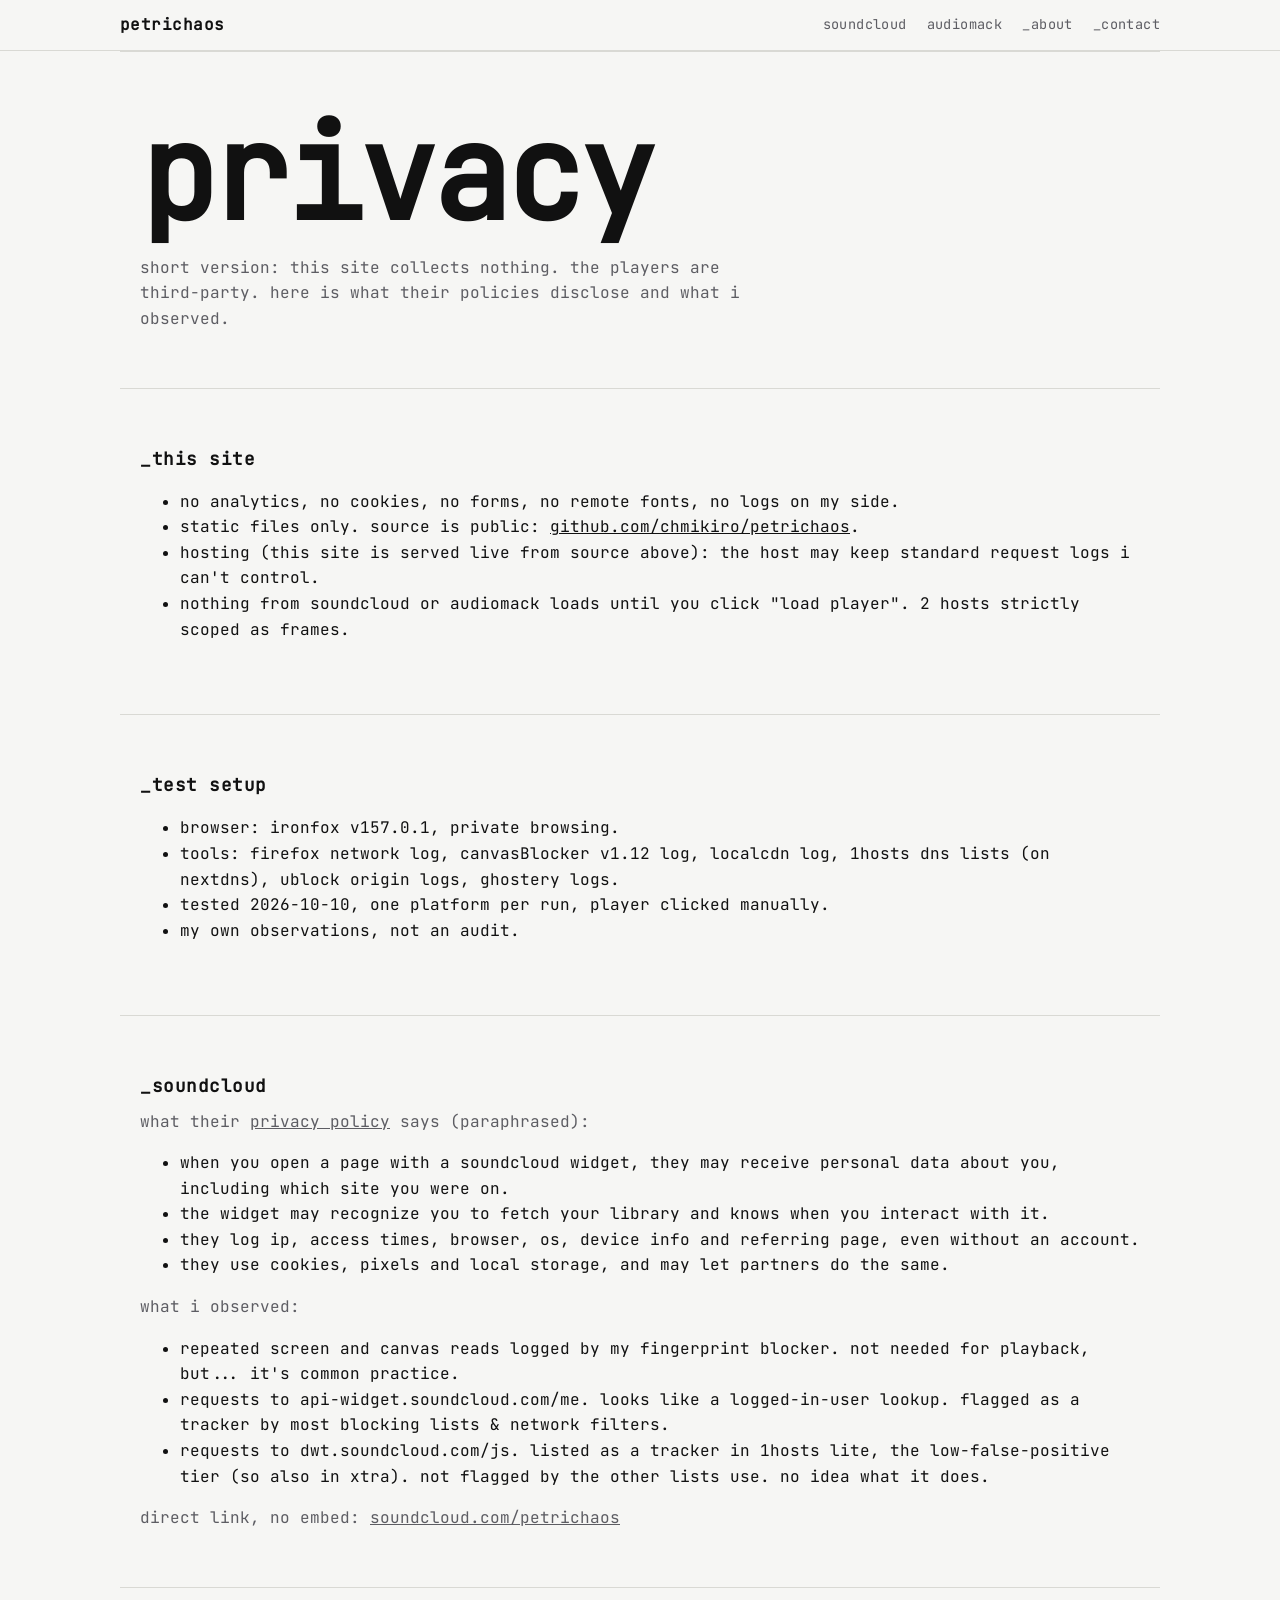
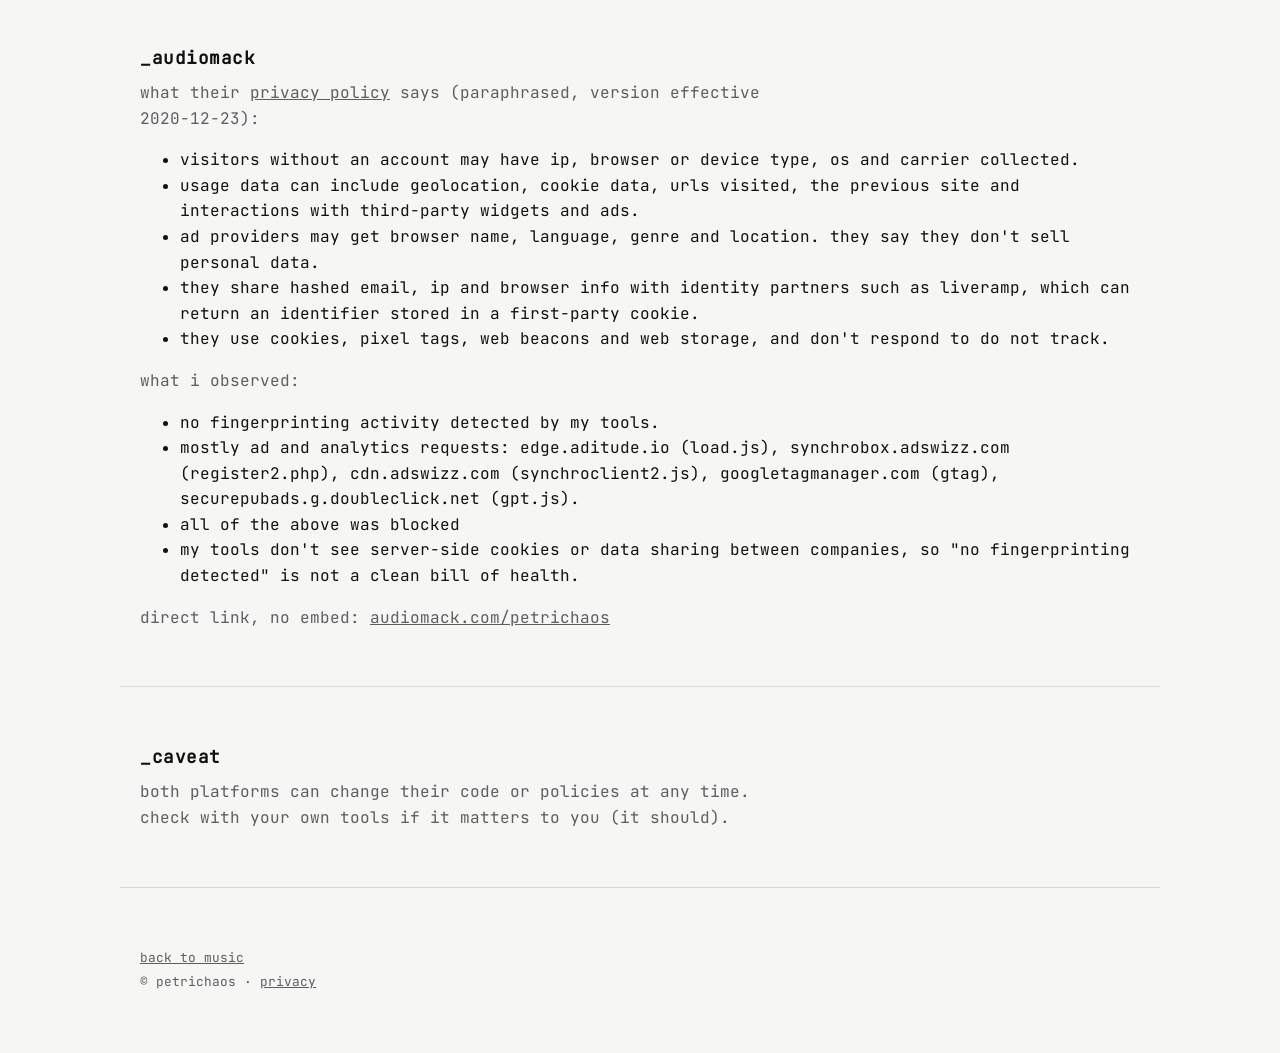
==== privacy.html @ 2d50b6eb "Add privacy policy page privacy policy of the site, detailing data collection practices and third-pa" ====
<!doctype html>
<html lang="en">
<head>
<meta charset="utf-8">
<meta name="viewport" content="width=device-width,initial-scale=1">
<meta name="referrer" content="no-referrer">
<meta name="color-scheme" content="dark light">
<meta http-equiv="Content-Security-Policy" content="default-src 'none'; style-src 'self'; font-src 'self'; img-src 'self' data:; base-uri 'none'; form-action 'none'">
<title>petrichaos | privacy (you should care for?)</title>
<meta name="description" content="what this site collects (nothing) and what the embedded players do.">
<link rel="stylesheet" href="style.css">
</head>
<body>
<a class="skip" href="#main">skip to content</a>

<nav class="nav" aria-label="Primary">
  <a class="brand" href="/">petrichaos</a>
  <ul>
    <li><a href="/#soundcloud">soundcloud</a></li>
    <li><a href="/#audiomack">audiomack</a></li>
    <li><a href="/#about">_about</a></li>
    <li><a href="/#contact">_contact</a></li>
  </ul>
</nav>

<main id="main" class="doc">

  <section class="about" aria-labelledby="h-title">
    <h1 id="h-title">privacy</h1>
    <p>short version: this site collects nothing. the players are third-party. here is what their policies disclose and what i observed.</p>
  </section>

  <section class="about" aria-labelledby="h-site">
    <h2 id="h-site">_this site</h2>
    <ul>
      <li>no analytics, no cookies, no forms, no remote fonts, no logs on my side.</li>
      <li>static files only. source is public: <a href="https://github.com/chmikiro/petrichaos" rel="noopener noreferrer" target="_blank">github.com/chmikiro/petrichaos</a>.</li>
      <li>hosting (this site is served live from source above): the host may keep standard request logs i can't control.</li>
      <li>nothing from soundcloud or audiomack loads until you click "load player". 2 hosts strictly scoped as frames.</li>
    </ul>
  </section>

  <section class="about" aria-labelledby="h-test">
    <h2 id="h-test">_test setup</h2>
    <ul>
      <li>browser: ironfox v157.0.1, private browsing.</li>
      <li>tools: firefox network log, canvasBlocker v1.12 log, localcdn log, 1hosts dns lists (on nextdns), ublock origin logs, ghostery logs.</li>
      <li>tested 2026-10-10, one platform per run, player clicked manually.</li>
      <li>my own observations, not an audit.</li>
    </ul>
  </section>

  <section class="about" aria-labelledby="h-sc">
    <h2 id="h-sc">_soundcloud</h2>
    <p>what their <a href="https://soundcloud.com/pages/privacy" rel="noopener noreferrer" target="_blank">privacy policy</a> says (paraphrased):</p>
    <ul>
      <li>when you open a page with a soundcloud widget, they may receive personal data about you, including which site you were on.</li>
      <li>the widget may recognize you to fetch your library and knows when you interact with it.</li>
      <li>they log ip, access times, browser, os, device info and referring page, even without an account.</li>
      <li>they use cookies, pixels and local storage, and may let partners do the same.</li>
    </ul>
    <p>what i observed:</p>
    <ul>
      <li>repeated screen and canvas reads logged by my fingerprint blocker. not needed for playback, but... it's common practice.</li>
      <li>requests to api-widget.soundcloud.com/me. looks like a logged-in-user lookup. flagged as a tracker by most blocking lists & network filters.</li>
      <li>requests to dwt.soundcloud.com/js. listed as a tracker in 1hosts lite, the low-false-positive tier (so also in xtra). not flagged by the other lists use. no idea what it does.</li>
    </ul>
    <p>direct link, no embed: <a href="https://soundcloud.com/petrichaos" rel="noopener noreferrer" target="_blank">soundcloud.com/petrichaos</a></p>
  </section>

  <section class="about" aria-labelledby="h-am">
    <h2 id="h-am">_audiomack</h2>
    <p>what their <a href="https://audiomack.com/about/privacy-policy" rel="noopener noreferrer" target="_blank">privacy policy</a> says (paraphrased, version effective 2020-12-23):</p>
    <ul>
      <li>visitors without an account may have ip, browser or device type, os and carrier collected.</li>
      <li>usage data can include geolocation, cookie data, urls visited, the previous site and interactions with third-party widgets and ads.</li>
      <li>ad providers may get browser name, language, genre and location. they say they don't sell personal data.</li>
      <li>they share hashed email, ip and browser info with identity partners such as liveramp, which can return an identifier stored in a first-party cookie.</li>
      <li>they use cookies, pixel tags, web beacons and web storage, and don't respond to do not track.</li>
    </ul>
    <p>what i observed:</p>
    <ul>
      <li>no fingerprinting activity detected by my tools.</li>
      <li>mostly ad and analytics requests: edge.aditude.io (load.js), synchrobox.adswizz.com (register2.php), cdn.adswizz.com (synchroclient2.js), googletagmanager.com (gtag), securepubads.g.doubleclick.net (gpt.js).</li>
      <li>all of the above was blocked</li>
      <li>my tools don't see server-side cookies or data sharing between companies, so "no fingerprinting detected" is not a clean bill of health.</li>
    </ul>
    <p>direct link, no embed: <a href="https://audiomack.com/petrichaos" rel="noopener noreferrer" target="_blank">audiomack.com/petrichaos</a></p>
  </section>

  <section class="about" aria-labelledby="h-note">
    <h2 id="h-note">_caveat</h2>
    <p>both platforms can change their code or policies at any time. check with your own tools if it matters to you (it should).</p>
  </section>

</main>

<footer class="foot">
  <p><a href="/">back to music</a></p>
  <p>&copy; petrichaos &middot; <a href="privacy.html">privacy</a></p>
</footer>

</body>
</html>
---- style.css ----
@font-face{
  font-family:"Local Mono";
  src:url("fonts/JetBrainsMono-regular.woff2") format("woff2");
  font-display:swap;
}

:root{
  --font:"Local Mono",ui-monospace,"SF Mono","Cascadia Mono",Menlo,Consolas,"DejaVu Sans Mono",monospace;
  --bg:#0a0a0b;--panel:#111114;--fg:#ececec;--mut:#8b8b92;--line:#25252a;
  --sc:#ff5500;--am:#ffa200;--max:1040px;
  --case:none; /* uppercase to restore caps */
}
@media (prefers-color-scheme:light){
  :root{--bg:#f6f6f4;--panel:#fff;--fg:#111;--mut:#5d5d63;--line:#d9d9d4}
}
*{box-sizing:border-box}
html{scroll-behavior:smooth;scroll-padding-top:4rem}
@media (prefers-reduced-motion:reduce){html{scroll-behavior:auto}*{transition:none!important}}
body{margin:0;background:var(--bg);color:var(--fg);font:16px/1.6 var(--font)}
a{color:inherit}
.skip{position:absolute;left:-999px;top:0;background:var(--fg);color:var(--bg);padding:.5rem 1rem}
.skip:focus{left:0;z-index:20}
:focus-visible{outline:2px solid var(--fg);outline-offset:3px}

.nav{position:sticky;top:0;z-index:10;display:flex;justify-content:space-between;align-items:center;
  padding:.75rem max(1.25rem,calc((100vw - var(--max))/2));background:var(--bg);border-bottom:1px solid var(--line)}
.brand{font-weight:700;text-decoration:none;letter-spacing:.03em}
.nav ul{display:flex;gap:1.25rem;list-style:none;margin:0;padding:0;font-size:.85rem;text-transform:var(--case);letter-spacing:.03em}
.nav ul a{text-decoration:none;color:var(--mut)}
.nav ul a:hover{color:var(--fg)}
@media (max-width:560px){.nav ul li:nth-child(n+3){display:none}}

.hero,.platform,.about,.foot{max-width:var(--max);margin:auto;padding:3.5rem 1.25rem}
.eyebrow{color:var(--mut);text-transform:var(--case);letter-spacing:.05em;font-size:.8rem;margin:0}
h1{font-size:clamp(3rem,13vw,8rem);line-height:.9;margin:.5rem 0 1.5rem;letter-spacing:-.03em;text-transform:var(--case)}
.lede{max-width:56ch;color:var(--mut);font-size:1.05rem}
.cta{display:flex;flex-wrap:wrap;gap:.75rem;margin-top:1.5rem}
.btn{padding:.7rem 1.3rem;border:1px solid var(--line);text-decoration:none;text-transform:var(--case);
  letter-spacing:.03em;font-size:.85rem;transition:background .15s,color .15s,border-color .15s}
.btn.sc:hover{background:var(--sc);border-color:var(--sc);color:#000}
.btn.am:hover{background:var(--am);border-color:var(--am);color:#000}

.platform{border-top:1px solid var(--line)}
.phead{display:grid;grid-template-columns:1fr auto;gap:.25rem 1rem;align-items:baseline;margin-bottom:1.5rem}
.phead h2{margin:0;font-size:1.6rem;text-transform:var(--case);letter-spacing:.02em;grid-column:1}
.phead h2::before{content:"";display:inline-block;width:.7em;height:.7em;margin-right:.6rem;background:var(--c)}
.phead p{margin:0;color:var(--mut);grid-column:1}
.more{grid-column:2;grid-row:1/3;font-size:.85rem;text-transform:var(--case);letter-spacing:.03em;color:var(--mut)}
.more:hover{color:var(--fg)}
.sc{--c:var(--sc)}.am{--c:var(--am)}

.grid{display:grid;gap:1.25rem;grid-template-columns:repeat(auto-fit,minmax(min(100%,420px),1fr))}
.slot{margin:0;background:var(--panel);border:1px solid var(--line);border-top:3px solid var(--c);
  min-height:166px;display:flex;align-items:center;justify-content:center;position:relative}
.slot iframe{display:block;width:100%;border:0}
.ph{text-align:center;padding:1.25rem;display:grid;gap:.5rem;justify-items:center}
.ph strong{text-transform:var(--case);letter-spacing:.03em;font-size:.85rem}
.ph small{color:var(--mut);max-width:34ch}
.ph button{background:none;color:var(--fg);border:1px solid var(--line);padding:.5rem 1.1rem;font:inherit;
  font-size:.85rem;text-transform:var(--case);letter-spacing:.03em;cursor:pointer}
.ph button:hover{background:var(--c);border-color:var(--c);color:#000}
.ph .err{color:#ff6b6b}

.about{border-top:1px solid var(--line)}
.about h2{font-size:1.1rem;text-transform:var(--case);letter-spacing:.03em;margin:0 0 .5rem}
.about p{max-width:62ch;color:var(--mut);margin:0}
.foot{border-top:1px solid var(--line);color:var(--mut);font-size:.8rem}
.foot p{margin:.25rem 0}
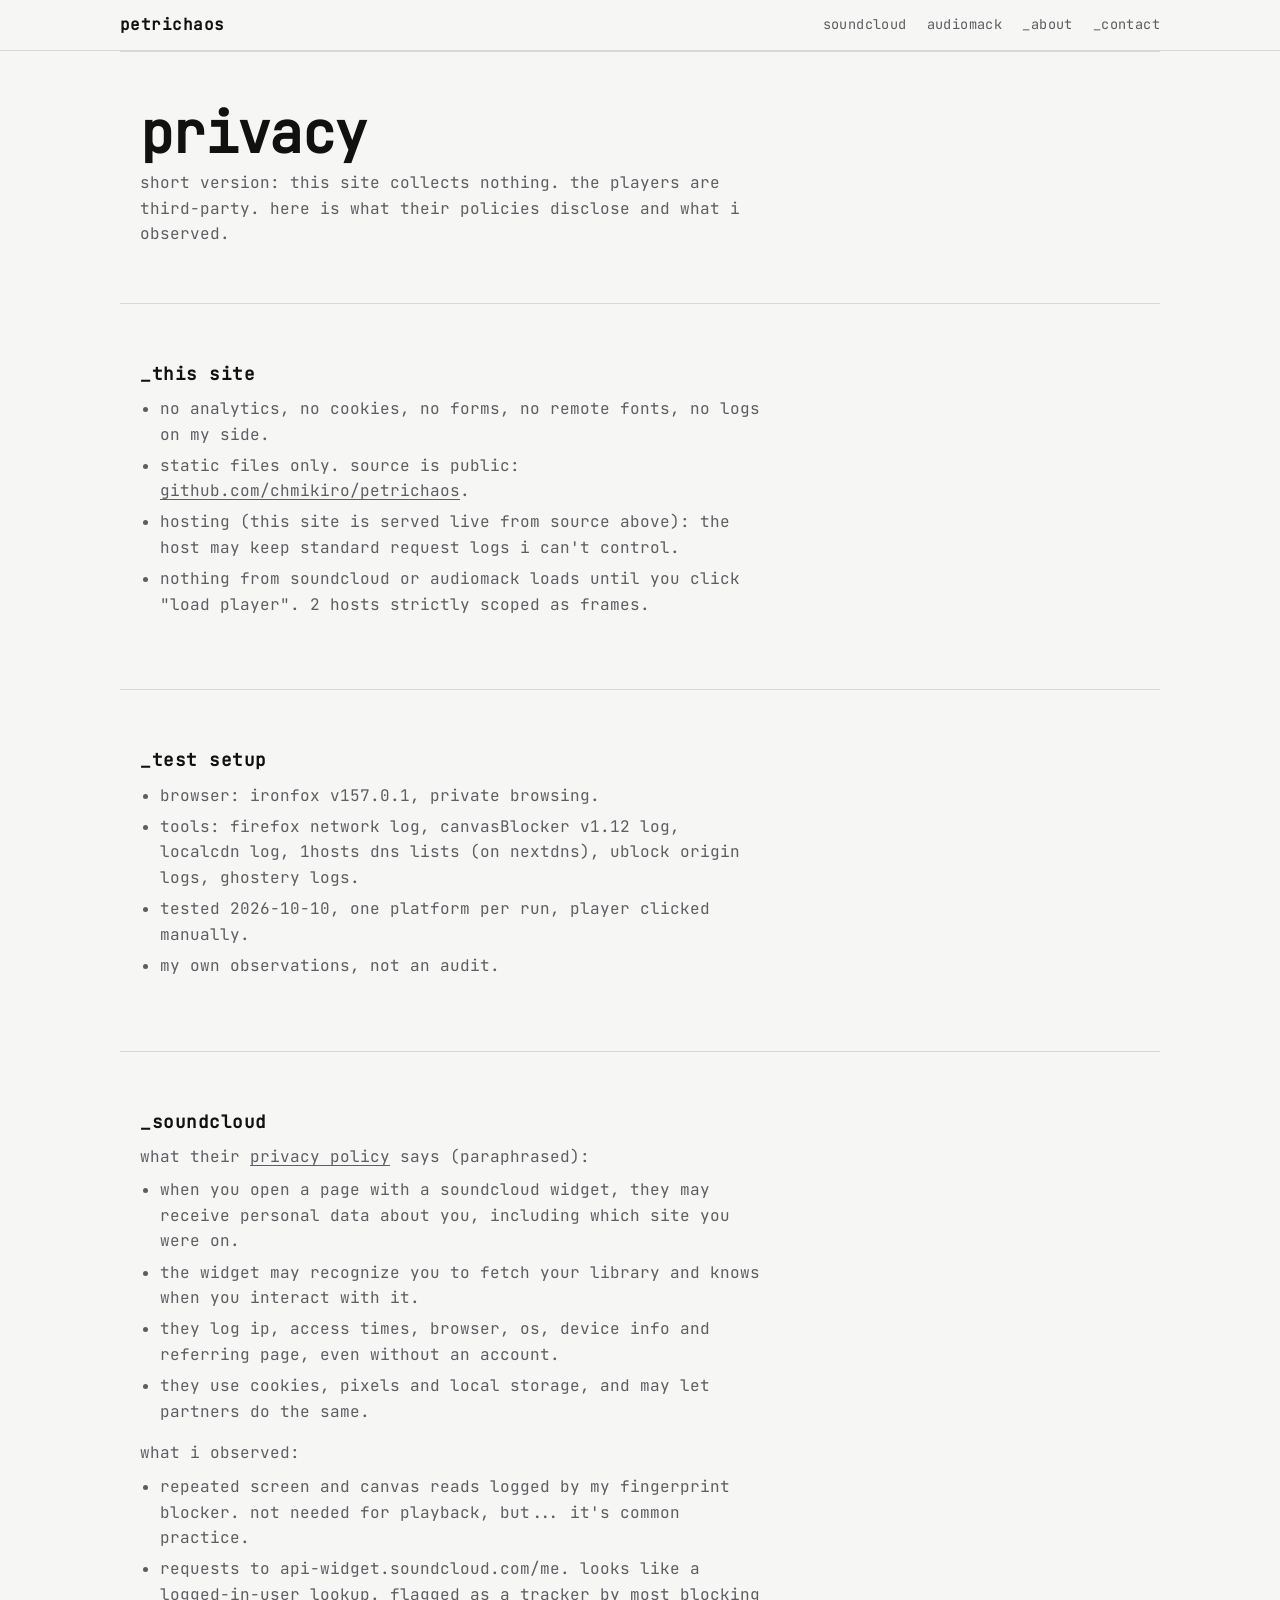
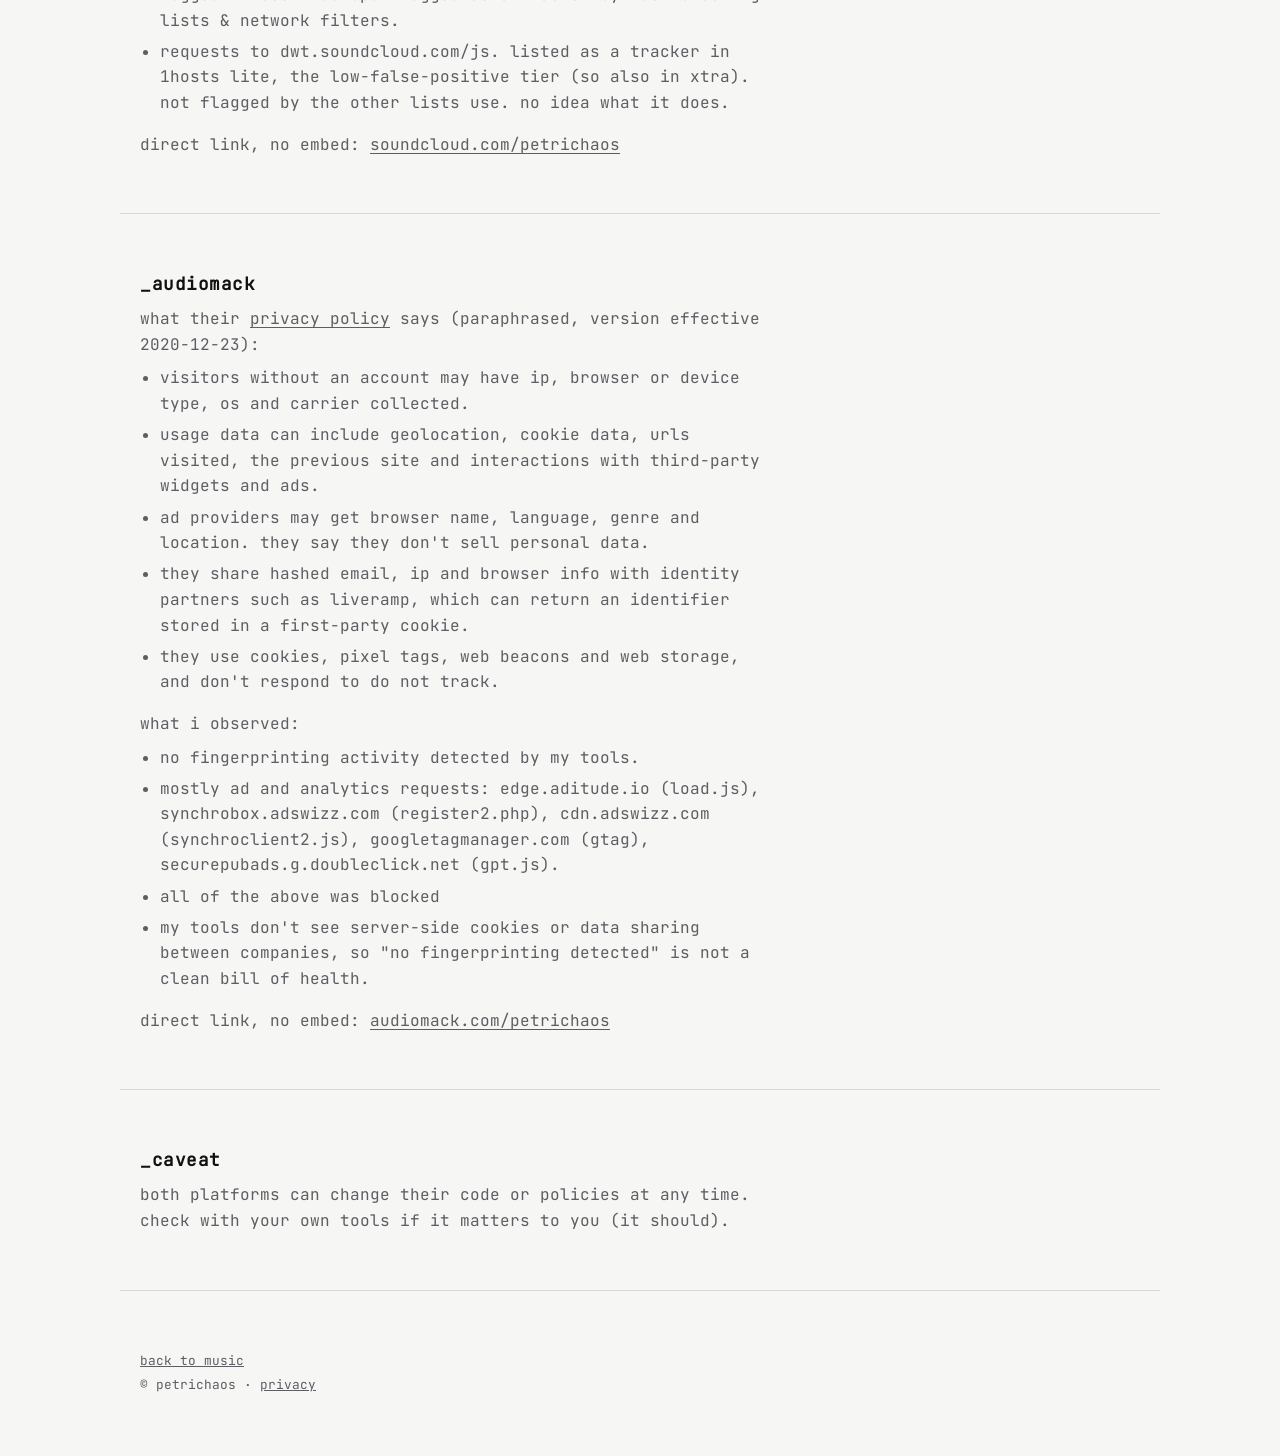
==== commit c177d974: "Sale fix privacy link in footer Repetitive and filthy" ====
--- a/privacy.html
+++ b/privacy.html
@@ -97,7 +97,7 @@
 
 <footer class="foot">
   <p><a href="/">back to music</a></p>
-  <p>&copy; petrichaos &middot; <a href="privacy.html">privacy</a></p>
+  <p>&copy; petrichaos &middot; <a href="privacy">privacy</a></p>
 </footer>
 
 </body>
--- a/style.css
+++ b/style.css
@@ -66,3 +66,9 @@
 .about p{max-width:62ch;color:var(--mut);margin:0}
 .foot{border-top:1px solid var(--line);color:var(--mut);font-size:.8rem}
 .foot p{margin:.25rem 0}
+
+/* privacy page append */
+.doc h1{font-size:clamp(2rem,7vw,3.5rem);margin:0 0 .75rem}
+.doc ul{max-width:62ch;color:var(--mut);padding-left:1.25rem;margin:.5rem 0 1rem}
+.doc li{margin:.35rem 0}
+.doc a{text-underline-offset:3px}
